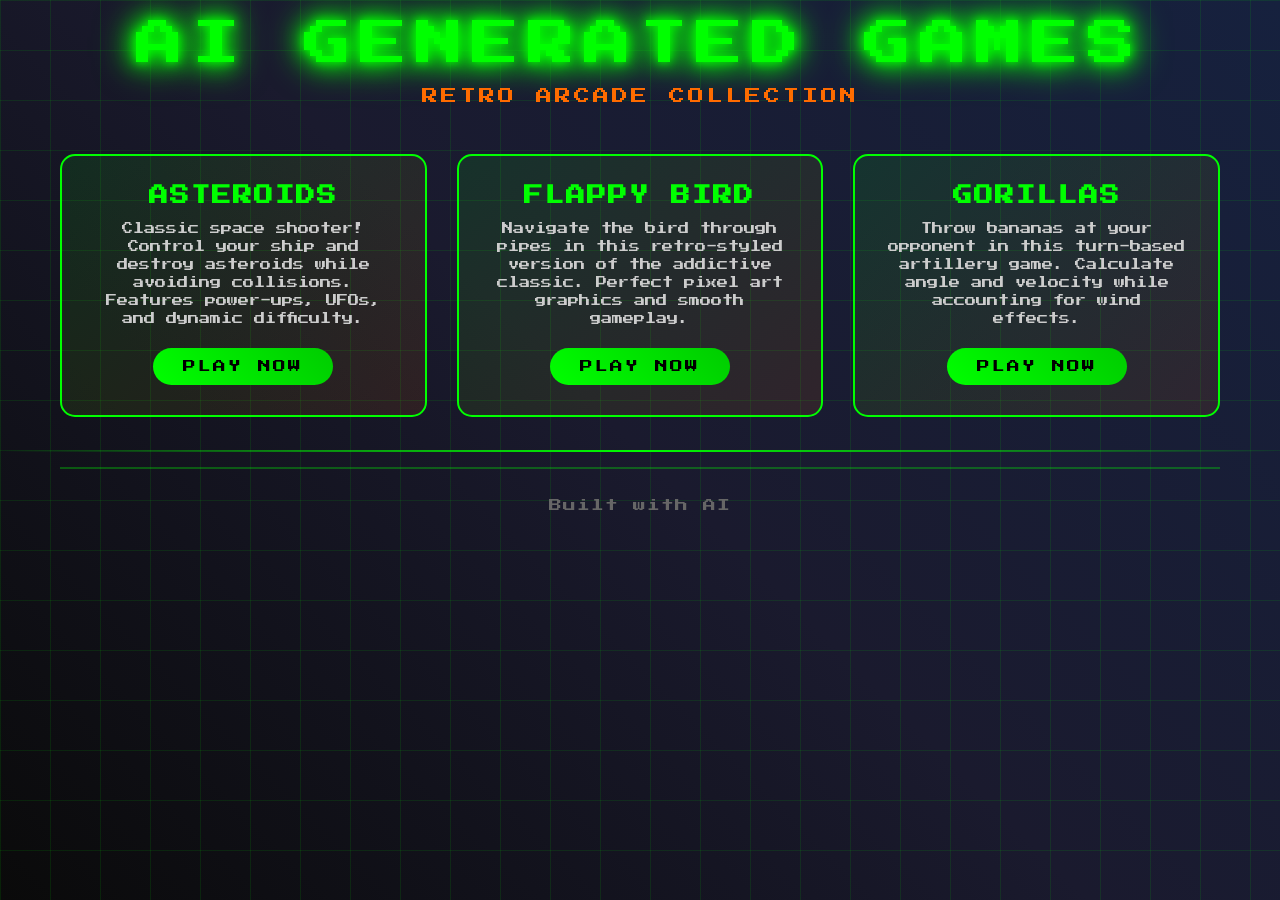
==== index.html @ 0c7eece4 "Add Pac-Man game implementation with HTML, CSS, and JavaScript - Created index.html for Pac-Man game" ====
<!DOCTYPE html>
<html lang="en">

<head>
    <meta charset="UTF-8">
    <meta name="viewport" content="width=device-width, initial-scale=1.0">
    <title>AI Generated Games Arcade</title>
    <style>
        @import url('https://fonts.googleapis.com/css2?family=Press+Start+2P&display=swap');

        * {
            margin: 0;
            padding: 0;
            box-sizing: border-box;
        }

        body {
            background: linear-gradient(45deg, #0a0a0a, #1a1a2e, #16213e);
            color: #00ff00;
            font-family: 'Press Start 2P', cursive;
            min-height: 100vh;
            overflow-x: hidden;
        }

        .background-grid {
            position: fixed;
            top: 0;
            left: 0;
            width: 100%;
            height: 100%;
            background-image:
                linear-gradient(rgba(0, 255, 0, 0.1) 1px, transparent 1px),
                linear-gradient(90deg, rgba(0, 255, 0, 0.1) 1px, transparent 1px);
            background-size: 50px 50px;
            z-index: -1;
            animation: gridPulse 4s ease-in-out infinite;
        }

        @keyframes gridPulse {

            0%,
            100% {
                opacity: 0.3;
            }

            50% {
                opacity: 0.6;
            }
        }

        .container {
            max-width: 1200px;
            margin: 0 auto;
            padding: 20px;
            position: relative;
            z-index: 1;
        }

        .header {
            text-align: center;
            margin-bottom: 50px;
            position: relative;
        }

        .title {
            font-size: 3rem;
            font-weight: normal;
            text-transform: uppercase;
            letter-spacing: 8px;
            margin-bottom: 20px;
            text-shadow:
                0 0 10px #00ff00,
                0 0 20px #00ff00,
                0 0 30px #00ff00,
                0 0 40px #00ff00;
            animation: titleGlow 2s ease-in-out infinite alternate;
        }

        @keyframes titleGlow {
            from {
                text-shadow: 0 0 10px #00ff00, 0 0 20px #00ff00, 0 0 30px #00ff00;
            }

            to {
                text-shadow: 0 0 20px #00ff00, 0 0 30px #00ff00, 0 0 40px #00ff00, 0 0 50px #00ff00;
            }
        }

        .subtitle {
            font-size: 1rem;
            color: #ff6b00;
            text-transform: uppercase;
            letter-spacing: 3px;
            margin-bottom: 30px;
        }

        .games-grid {
            display: grid;
            grid-template-columns: repeat(auto-fit, minmax(300px, 1fr));
            gap: 30px;
            margin-bottom: 50px;
        }

        .game-card {
            background: linear-gradient(135deg, rgba(0, 255, 0, 0.1), rgba(255, 107, 0, 0.1));
            border: 2px solid #00ff00;
            border-radius: 15px;
            padding: 30px;
            text-align: center;
            position: relative;
            overflow: hidden;
            transition: all 0.3s ease;
            cursor: pointer;
        }

        .game-card::before {
            content: '';
            position: absolute;
            top: -50%;
            left: -50%;
            width: 200%;
            height: 200%;
            background: linear-gradient(45deg, transparent, rgba(0, 255, 0, 0.1), transparent);
            transform: rotate(45deg);
            transition: all 0.5s ease;
            opacity: 0;
        }

        .game-card:hover {
            transform: translateY(-10px) scale(1.05);
            border-color: #ff6b00;
            box-shadow:
                0 10px 30px rgba(0, 255, 0, 0.3),
                0 0 50px rgba(255, 107, 0, 0.2);
        }

        .game-card:hover::before {
            opacity: 1;
            animation: shimmer 1s ease-in-out;
        }

        @keyframes shimmer {
            0% {
                transform: translateX(-100%) translateY(-100%) rotate(45deg);
            }

            100% {
                transform: translateX(100%) translateY(100%) rotate(45deg);
            }
        }

        .game-title {
            font-size: 1.2rem;
            margin-bottom: 15px;
            text-transform: uppercase;
            letter-spacing: 2px;
        }

        .game-description {
            font-size: 0.7rem;
            color: #cccccc;
            margin-bottom: 20px;
            line-height: 1.6;
        }

        .play-button {
            background: linear-gradient(45deg, #00ff00, #00cc00);
            border: none;
            color: #000;
            padding: 12px 30px;
            font-size: 0.8rem;
            text-transform: uppercase;
            letter-spacing: 2px;
            border-radius: 25px;
            cursor: pointer;
            transition: all 0.3s ease;
            font-family: 'Press Start 2P', cursive;
        }

        .play-button:hover {
            background: linear-gradient(45deg, #ff6b00, #ff4500);
            transform: scale(1.1);
            box-shadow: 0 5px 15px rgba(255, 107, 0, 0.4);
        }

        .footer {
            text-align: center;
            margin-top: 50px;
            padding: 30px;
            border-top: 2px solid rgba(0, 255, 0, 0.3);
        }

        .footer-text {
            font-size: 0.8rem;
            color: #666;
            letter-spacing: 1px;
        }

        .retro-lines {
            position: absolute;
            top: 50%;
            left: 0;
            right: 0;
            height: 2px;
            background: linear-gradient(90deg, transparent, #00ff00, transparent);
            animation: scanLine 3s linear infinite;
        }

        @keyframes scanLine {
            0% {
                transform: translateY(-100vh);
            }

            100% {
                transform: translateY(100vh);
            }
        }

        @media (max-width: 768px) {
            .title {
                font-size: 2rem;
                letter-spacing: 4px;
            }

            .games-grid {
                grid-template-columns: 1fr;
            }

            .container {
                padding: 10px;
            }

            .game-title {
                font-size: 1rem;
            }

            .game-description {
                font-size: 0.6rem;
            }

            .play-button {
                font-size: 0.7rem;
                padding: 10px 25px;
            }
        }
    </style>
</head>

<body>
    <div class="background-grid"></div>
    <div class="retro-lines"></div>

    <div class="container">
        <header class="header">
            <h1 class="title">AI Generated Games</h1>
            <p class="subtitle">Retro Arcade Collection</p>
        </header>

        <main class="games-grid">
            <div class="game-card" onclick="window.location.href='./asteroids/'">
                <h2 class="game-title">Asteroids</h2>
                <p class="game-description">Classic space shooter! Control your ship and destroy asteroids while
                    avoiding collisions. Features power-ups, UFOs, and dynamic difficulty.</p>
                <button class="play-button" onclick="window.location.href='./asteroids/'">Play Now</button>
            </div>

            <div class="game-card" onclick="window.location.href='./flappy-bird/'">
                <h2 class="game-title">Flappy Bird</h2>
                <p class="game-description">Navigate the bird through pipes in this retro-styled version of the
                    addictive classic. Perfect pixel art graphics and smooth gameplay.</p>
                <button class="play-button" onclick="window.location.href='./flappy-bird/'">Play Now</button>
            </div>

            <div class="game-card" onclick="window.location.href='./gorillas/'">
                <h2 class="game-title">Gorillas</h2>
                <p class="game-description">Throw bananas at your opponent in this turn-based artillery game. Calculate
                    angle and velocity while accounting for wind effects.</p>
                <button class="play-button" onclick="window.location.href='./gorillas/'">Play Now</button>
            </div>
        </main>

        <footer class="footer">
            <p class="footer-text">Built with AI</p>
        </footer>
    </div>

    <script>
        // Add some interactive effects
        document.addEventListener('mousemove', (e) => {
            const cards = document.querySelectorAll('.game-card');
            cards.forEach(card => {
                const rect = card.getBoundingClientRect();
                const x = e.clientX - rect.left;
                const y = e.clientY - rect.top;

                if (x >= 0 && x <= rect.width && y >= 0 && y <= rect.height) {
                    const centerX = rect.width / 2;
                    const centerY = rect.height / 2;
                    const rotateX = (y - centerY) / 10;
                    const rotateY = (centerX - x) / 10;

                    card.style.transform = `perspective(1000px) rotateX(${rotateX}deg) rotateY(${rotateY}deg) translateY(-10px) scale(1.05)`;
                } else {
                    card.style.transform = '';
                }
            });
        });

        // Keyboard navigation
        document.addEventListener('keydown', (e) => {
            if (e.key === 'Enter' || e.key === ' ') {
                const focusedElement = document.activeElement;
                if (focusedElement.classList.contains('play-button')) {
                    focusedElement.click();
                }
            }
        });

        // Add focus styles for keyboard navigation
        document.querySelectorAll('.play-button').forEach(button => {
            button.addEventListener('focus', () => {
                button.style.outline = '2px solid #00ff00';
                button.style.outlineOffset = '4px';
            });

            button.addEventListener('blur', () => {
                button.style.outline = 'none';
            });
        });
    </script>
</body>

</html>
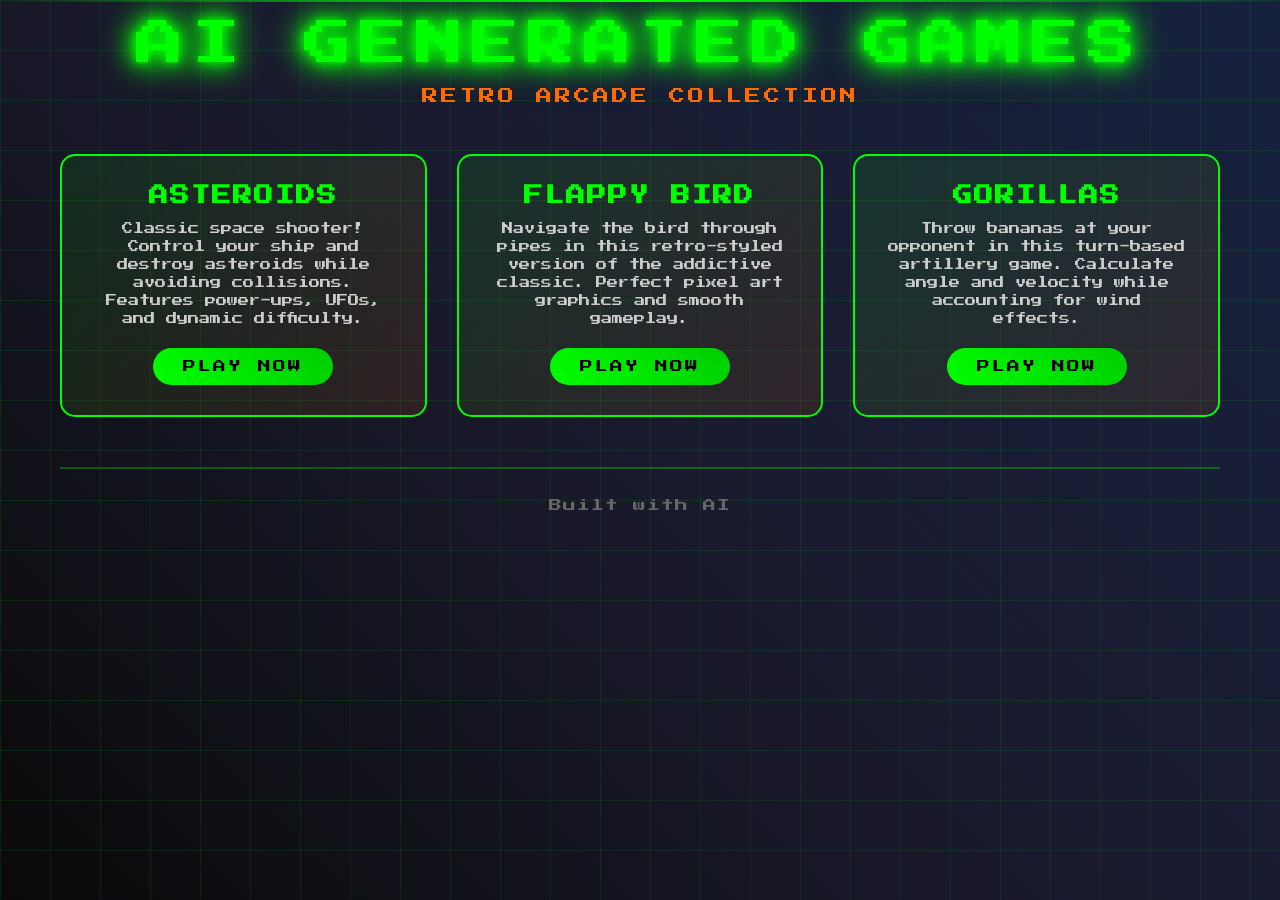
==== commit 199feb16: "Fix retro-lines positioning and animation for improved visual effect" ====
--- a/index.html
+++ b/index.html
@@ -197,18 +197,19 @@
         }
 
         .retro-lines {
-            position: absolute;
-            top: 50%;
+            position: fixed;
+            top: 0;
             left: 0;
             right: 0;
             height: 2px;
             background: linear-gradient(90deg, transparent, #00ff00, transparent);
             animation: scanLine 3s linear infinite;
+            z-index: 0;
         }
 
         @keyframes scanLine {
             0% {
-                transform: translateY(-100vh);
+                transform: translateY(-2px);
             }
 
             100% {
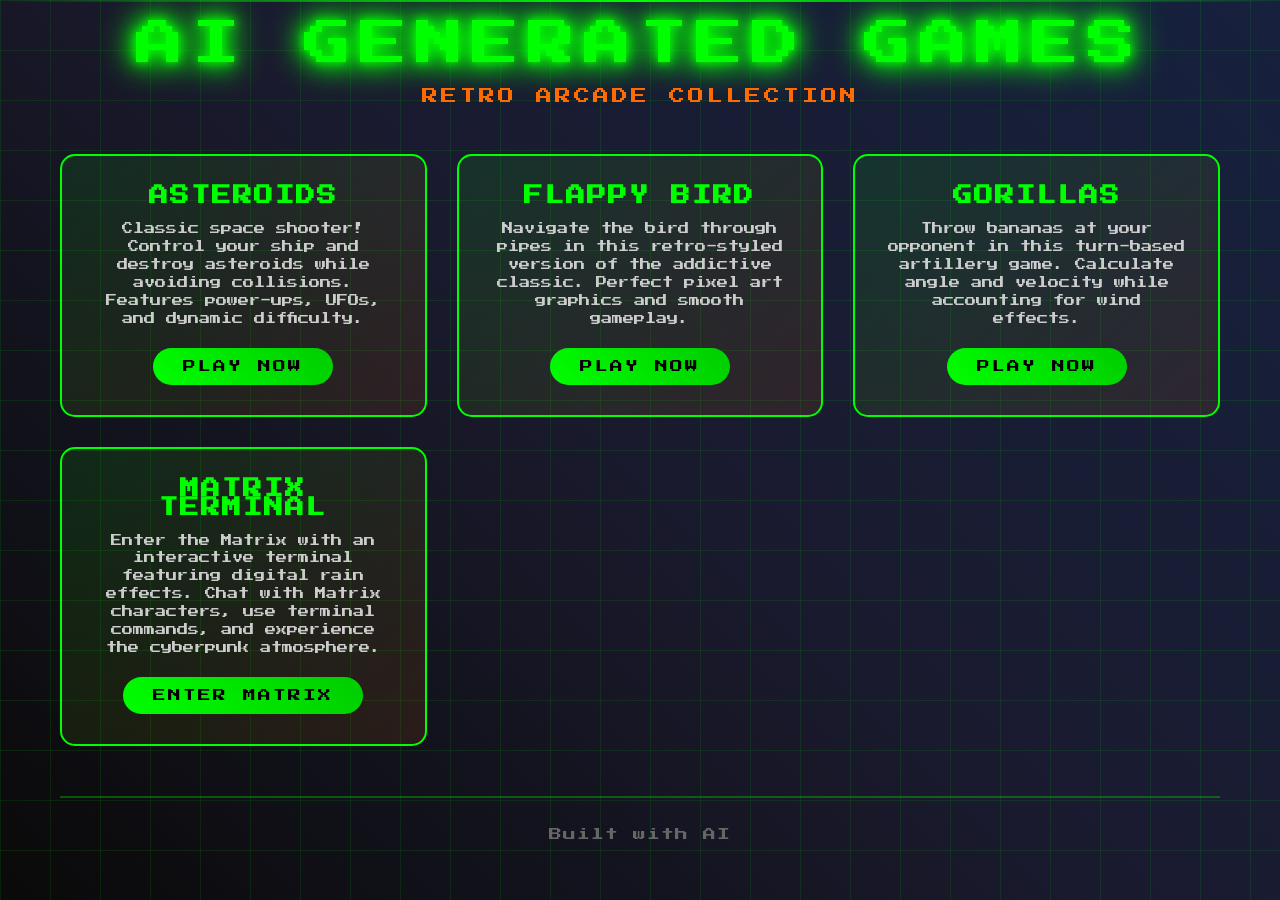
==== commit 0e4d6e73: "Add Matrix Terminal game card with description and play button" ====
--- a/index.html
+++ b/index.html
@@ -278,6 +278,13 @@
                     angle and velocity while accounting for wind effects.</p>
                 <button class="play-button" onclick="window.location.href='./gorillas/'">Play Now</button>
             </div>
+
+            <div class="game-card" onclick="window.location.href='./matrix/'">
+                <h2 class="game-title">Matrix Terminal</h2>
+                <p class="game-description">Enter the Matrix with an interactive terminal featuring digital rain effects. 
+                    Chat with Matrix characters, use terminal commands, and experience the cyberpunk atmosphere.</p>
+                <button class="play-button" onclick="window.location.href='./matrix/'">Enter Matrix</button>
+            </div>
         </main>
 
         <footer class="footer">
